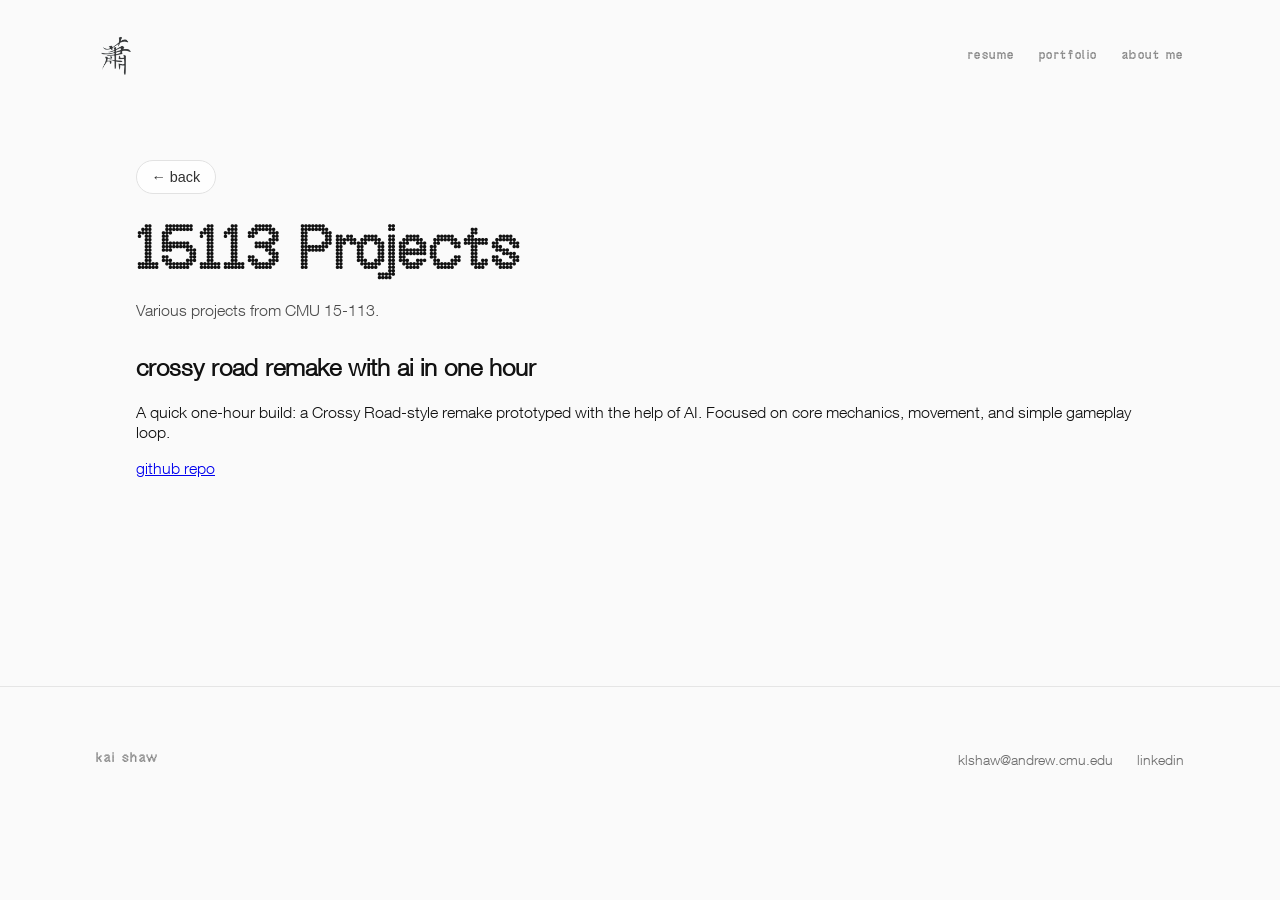
==== 15113.html @ f466c47a "added github link for crossyroad" ====
<!DOCTYPE html>
<html lang="en">
<head>
  <meta charset="UTF-8" />
  <meta name="viewport" content="width=device-width, initial-scale=1.0" />
  <title>15113 Projects — Kai Shaw</title>
  <link rel="stylesheet" href="styles.css" />
  <link rel="icon" type="image/png" href="images/favicon.png">
</head>
<body>

  <!-- NAV (same as index) -->
  <nav class="top-nav">
    <div class="nav-left">
      <a href="index.html">
        <img src="images/logo.png" alt="Kai Shaw logo" class="nav-logo">
      </a>
    </div>

    <div class="nav-right">
      <a href="https://drive.google.com/file/d/1DO_gLftRfmkMQYUR49CrdU0KrRCdGwJn/view?usp=sharing" target="_blank" rel="noopener noreferrer">resume</a>
      <a href="https://drive.google.com/file/d/1A0pXKZa7BcgR3VO7WdkrsALMocVr-Z8c/view?usp=sharing" target="_blank" rel="noopener noreferrer">portfolio</a>
      <a href="about me.html" target="_blank" rel="noopener noreferrer">about me</a>
    </div>
  </nav>

  <!-- PAGE CONTENT -->
  <main class="project-page">
    <header class="project-page-top">
      <button class="back-btn" type="button">← back</button>
      <h1 class="project-title">15113 Projects</h1>
      <p class="project-subtitle">Various projects from CMU 15-113.</p>
    </header>

    <!-- NEW SECTION: Crossy Road -->
    <section class="project-content">
      <h2>crossy road remake with ai in one hour</h2>

      <p>
        A quick one-hour build: a Crossy Road-style remake prototyped with the help of AI.
        Focused on core mechanics, movement, and simple gameplay loop.
      </p>

      <p>
        <a
          class="project-link-inline"
          href="https://github.com/kaibeii/crossyroad15113"
          target="_blank"
          rel="noopener noreferrer"
        >
          github repo
        </a>
      </p>
    </section>
  </main>

  <!-- FOOTER -->
  <footer class="site-footer">
    <div class="footer-inner">
      <p class="footer-name">kai shaw</p>

      <div class="footer-links">
        <a href="mailto:klshaw@andrew.cmu.edu">klshaw@andrew.cmu.edu</a>
        <a href="https://www.linkedin.com/in/kai-shaw000" target="_blank" rel="noopener noreferrer">
          linkedin
        </a>
      </div>
    </div>
  </footer>

  <script>
    // Back button: go back if possible, otherwise go home
    document.querySelector(".back-btn")?.addEventListener("click", () => {
      if (window.history.length > 1) window.history.back();
      else window.location.href = "index.html";
    });
  </script>

</body>
</html>
---- styles.css ----
/*Used AI to generate CSS alongside the index.html, edited based on sizing, and timing for animations, added own fonts*/
@font-face {
  font-family: "OffBit DotBold";
  src: url("fonts/OffBit-DotBold.ttf") format("truetype");
  font-weight: 700;
  font-style: normal;
  font-display: swap;
}

@font-face {
  font-family: "Helvetica Neue LT";
  src: url("fonts/HelveticaNeue LT 45 Light Regular.ttf") format("truetype");
  font-weight: 300;
  font-style: normal;
  font-display: swap;
}

/* GLOBAL */
* {
  box-sizing: border-box;
}

body {
  margin: 0;
  background: #fafafa;
  color: #111;
  font-family: "Helvetica Neue LT", -apple-system, BlinkMacSystemFont, sans-serif;
  font-weight: 300;
}

/* NAV */
.top-nav {
  position: absolute;
  top: 2rem;
  left: 6rem;
  right: 6rem;
  display: flex;
  justify-content: space-between;
  align-items: center;
  z-index: 10;
}

.nav-logo {
  height: 48px; /* adjust as needed */
  width: auto;
  display: block;
}

.nav-right {
  display: flex;
  gap: 1.5rem;
}

.nav-right a {
  font-family: "OffBit DotBold", monospace;
  font-size: 0.8rem;
  letter-spacing: 0.12em;
  text-transform: lowercase;
  color: #111;
  text-decoration: none;
  opacity: 0.6;
  transition: opacity 150ms ease;
}

.nav-right a:hover {
  opacity: 1;
  text-decoration: underline;
}


/* HERO */
.hero {
  min-height: 100vh;
  padding: 0 6rem;
  display: flex;
  flex-direction: column;
  justify-content: center;
  align-items: center;
  text-align: center;
}



.hero-box {
  background: #0f0f0f;
  color: white;
  padding: 2.25rem 4.5rem;
  border-radius: 999px;
  min-width: clamp(320px, 60vw, 900px);
}

.hero-box h1 {
  font-family: "OffBit DotBold", monospace;
  font-size: clamp(3.5rem, 9vw, 7.5rem);

  line-height: 0.95;
  margin: 0;
  letter-spacing: -0.015em;
}

.hero-box p {
  margin-top: 1rem;
  font-size: 1.1rem;
  opacity: 0.85;
}


.hero-about {
  margin-top: 2rem;
  width: 100%;                 /* take full row */
  display: flex;               /* center the paragraph block */
  justify-content: center;
  text-align: center;          /* center inline text too */
}

.hero-about p {
  margin: 0;
  max-width: 640px;            /* readable line length */
  width: 100%;                 /* ensures it truly centers inside flex */
  text-align: center;          /* belt + suspenders */
  font-size: 1.05rem;
  line-height: 1.6;
  opacity: 0.85;
}

/* PROJECTS HEADER */
.projects-header {
  padding-left: 6rem;
  padding-right: 6rem;
  padding-top: 1.25rem;
  padding-bottom: 0.75rem;
}

.projects-header h2 {
  margin: 0;
  font-family: "OffBit DotBold", monospace;
  font-size: 2.5rem;
  letter-spacing: 0.05em;
  opacity: 0.8;
  text-align: left;
}

/* FILTERS */
.filters {
  padding-left: 6rem;
  padding-right: 6rem;
  padding-top: 0.25rem;
  padding-bottom: 1rem;
  margin: 0;
  display: flex;
  gap: 0.75rem;
  flex-wrap: wrap;
}

.filter-btn {
  border: 1px solid #ccc;
  background: transparent;
  padding: 0.4rem 0.8rem;
  border-radius: 999px;
  cursor: pointer;
  font-size: 0.85rem;
  font-family: "Helvetica Neue LT", -apple-system, BlinkMacSystemFont, sans-serif;
  font-weight: 300;
  letter-spacing: 0.01em; /* subtle, optional */
}

.filter-btn.active,
.filter-btn:hover {
  background: #111;
  color: #fff;
  border-color: #111;
}

/* PROJECT GRID */
.projects {
  padding: 2rem 6rem 6rem;
  display: grid;
  grid-template-columns: repeat(auto-fill, minmax(450px, 1fr));
  gap: 1.5rem;
}

/* CARD */
.project-card {
  background: #fff;
  padding: 1.5rem;
  border-radius: 16px;
  border: 1px solid #eee;
  transition: opacity 220ms ease, transform 220ms ease;
  opacity: 1;
  transform: translateY(0) scale(1);
}

.project-card h3 {
  margin: 0 0 0.5rem;
}

.project-card p {
  margin: 0;
  font-size: 0.95rem;
  opacity: 0.8;
}

/* SQUARE COVER + B&W FILTER ON DEFAULT */
.cover {
  width: 100%;
  aspect-ratio: 1 / 1;
  border-radius: 12px;
  overflow: hidden;
  margin-bottom: 1rem;
  background: #f0f0f0;
}

.cover img {
  width: 100%;
  height: 100%;
  object-fit: cover;
  display: block;
  filter: grayscale(60%) saturate(40%) contrast(90%) brightness(95%);
  transition: filter 300ms ease;
}

.project-card:hover .cover img {
  filter: grayscale(0%) saturate(100%) contrast(100%) brightness(100%);
}

.project-link {
  text-decoration: none;
  color: inherit;
  display: block;
}


/* TAG PILLS IN CARD */
.tags {
  margin-top: 1rem;
  display: flex;
  gap: 0.4rem;
  flex-wrap: wrap;
}

.tags span {
  font-size: 0.7rem;
  background: #f0f0f0;
  padding: 0.2rem 0.5rem;
  border-radius: 999px;
}

/* FILTER ANIMATION STATES (for your crossfade JS) */
.projects .hidden { 
  display: none !important; 
}

.project-card.is-hiding {
  opacity: 0;
  transform: translateY(6px) scale(0.99);
  pointer-events: none;
}

.project-card.is-showing {
  opacity: 0;
  transform: translateY(6px) scale(0.99);
}

.project-card.hidden {
  display: none;
}
/* uniform grid fade each time you filter */
.projects.is-filtering {
  opacity: 0;
  transform: translateY(8px);
  transition: opacity 220ms ease, transform 220ms ease;
}

.projects {
  transition: opacity 220ms ease, transform 220ms ease;
}


/* RESPONSIVE HERO STACK */
@media (max-width: 900px) {
  .top-nav {
    left: 1.5rem;
    right: 1.5rem;
  }

  .hero {
    padding: 0 1.5rem;
  }

  .hero-inner {
    grid-template-columns: 1fr;
    gap: 2rem;
    justify-items: center;
    text-align: center;
  }

  .hero-box {
    min-width: unset;
    padding: 2rem 2.25rem;
  }

  .hero-about {
    max-width: 650px;
  }

  .about-header,
  .about-content,
  .projects-header,
  .filters,
  .projects {
    padding-left: 1.5rem;
    padding-right: 1.5rem;
  }
}

/* --- Page reveal animations --- */
.reveal {
  opacity: 0;
  transform: translateY(12px);
}

.reveal.is-visible {
  animation: fadeUp 700ms ease forwards;
}

@keyframes fadeUp {
  to {
    opacity: 1;
    transform: translateY(0);
  }
}

/* Optional: slightly snappier for the pill */
.hero-box.reveal.is-visible {
  animation-duration: 800ms;
}

/* Optional: stagger cards when projects grid appears */
.projects.reveal.is-visible .project-card {
  opacity: 0;
  transform: translateY(10px);
  animation: fadeUp 600ms ease forwards;
}

/* stagger children cards */
.projects.reveal.is-visible .project-card:nth-child(1) { animation-delay: 80ms; }
.projects.reveal.is-visible .project-card:nth-child(2) { animation-delay: 140ms; }
.projects.reveal.is-visible .project-card:nth-child(3) { animation-delay: 200ms; }
.projects.reveal.is-visible .project-card:nth-child(4) { animation-delay: 260ms; }
.projects.reveal.is-visible .project-card:nth-child(5) { animation-delay: 320ms; }
.projects.reveal.is-visible .project-card:nth-child(6) { animation-delay: 380ms; }
.projects.reveal.is-visible .project-card:nth-child(7) { animation-delay: 440ms; }
.projects.reveal.is-visible .project-card:nth-child(8) { animation-delay: 500ms; }

/* Respect reduced motion */
@media (prefers-reduced-motion: reduce) {
  .reveal,
  .reveal.is-visible,
  .projects.reveal.is-visible .project-card {
    opacity: 1 !important;
    transform: none !important;
    animation: none !important;
  }
}

/* FOOTER */
.site-footer {
  padding: 4rem 6rem 3rem;
  border-top: 1px solid #e5e5e5;
  margin-top: 6rem;
}

.footer-inner {
  display: flex;
  justify-content: space-between;
  align-items: center;
  flex-wrap: wrap;
  gap: 1rem;
}

.footer-name {
  font-family: "OffBit DotBold", monospace;
  font-size: 0.85rem;
  letter-spacing: 0.12em;
  text-transform: lowercase;
  opacity: 0.6;
  margin: 0;
}

.footer-links {
  display: flex;
  gap: 1.5rem;
}

.footer-links a {
  font-size: 0.85rem;
  text-decoration: none;
  color: #111;
  opacity: 0.6;
  transition: opacity 150ms ease;
}

.footer-links a:hover {
  opacity: 1;
}


/* ABOUT PAGE */
.about-page {
  padding: 10rem 6rem 6rem;
}

.about-hero {
  display: grid;
  grid-template-columns: 320px 1fr;
  gap: 4rem;
  align-items: start;
  max-width: 1100px;
}

.about-photo img {
  width: 100%;
  border-radius: 16px;
  display: block;
}

.about-text h1 {
  font-family: "OffBit DotBold", monospace;
  font-size: 2.5rem;
  letter-spacing: 0.06em;
  margin: 0 0 1.5rem;
}

.about-text p {
  font-size: 1.05rem;
  line-height: 1.6;
  opacity: 0.85;
  margin-bottom: 1.25rem;
  max-width: 65ch;
}

.about-links {
  margin-top: 1.5rem;
  display: flex;
  gap: 1.25rem;
}

.about-links a {
  font-family: "OffBit DotBold", monospace;
  font-size: 0.8rem;
  letter-spacing: 0.12em;
  text-transform: lowercase;
  text-decoration: none;
  color: #111;
  opacity: 0.6;
  transition: opacity 150ms ease;
}

.about-links a:hover {
  opacity: 1;
}

/* MOBILE */
@media (max-width: 900px) {
  .about-page {
    padding: 8rem 1.5rem 4rem;
  }

  .about-hero {
    grid-template-columns: 1fr;
    gap: 2rem;
  }

  .about-photo {
    max-width: 280px;
  }
}


/* Add this to styles.css (project page embed layout) */
.project-page {
  padding: 10rem 6rem 6rem; /* space for nav */
  max-width: 1200px;
  margin: 0 auto;
}

.project-page-top {
  margin-bottom: 2rem;
}

.back-btn {
  border: 1px solid #ddd;
  background: white;
  border-radius: 999px;
  padding: 0.5rem 0.9rem;
  cursor: pointer;
  font-size: 0.9rem;
  opacity: 0.8;
}

.back-btn:hover {
  opacity: 1;
}

.project-title {
  font-family: "OffBit DotBold", monospace;
  font-size: clamp(2.2rem, 5vw, 4rem);
  margin: 1.5rem 0 0;
}

.project-subtitle {
  margin-top: 0.75rem;
  opacity: 0.75;
  max-width: 70ch;
}

.figma-embed iframe {
  border-radius: 16px;
  overflow: hidden;
}

/* Mobile */
@media (max-width: 900px) {
  .project-page {
    padding: 8rem 1.5rem 4rem;
  }

  .figma-embed iframe {
    height: 560px;
  }
}
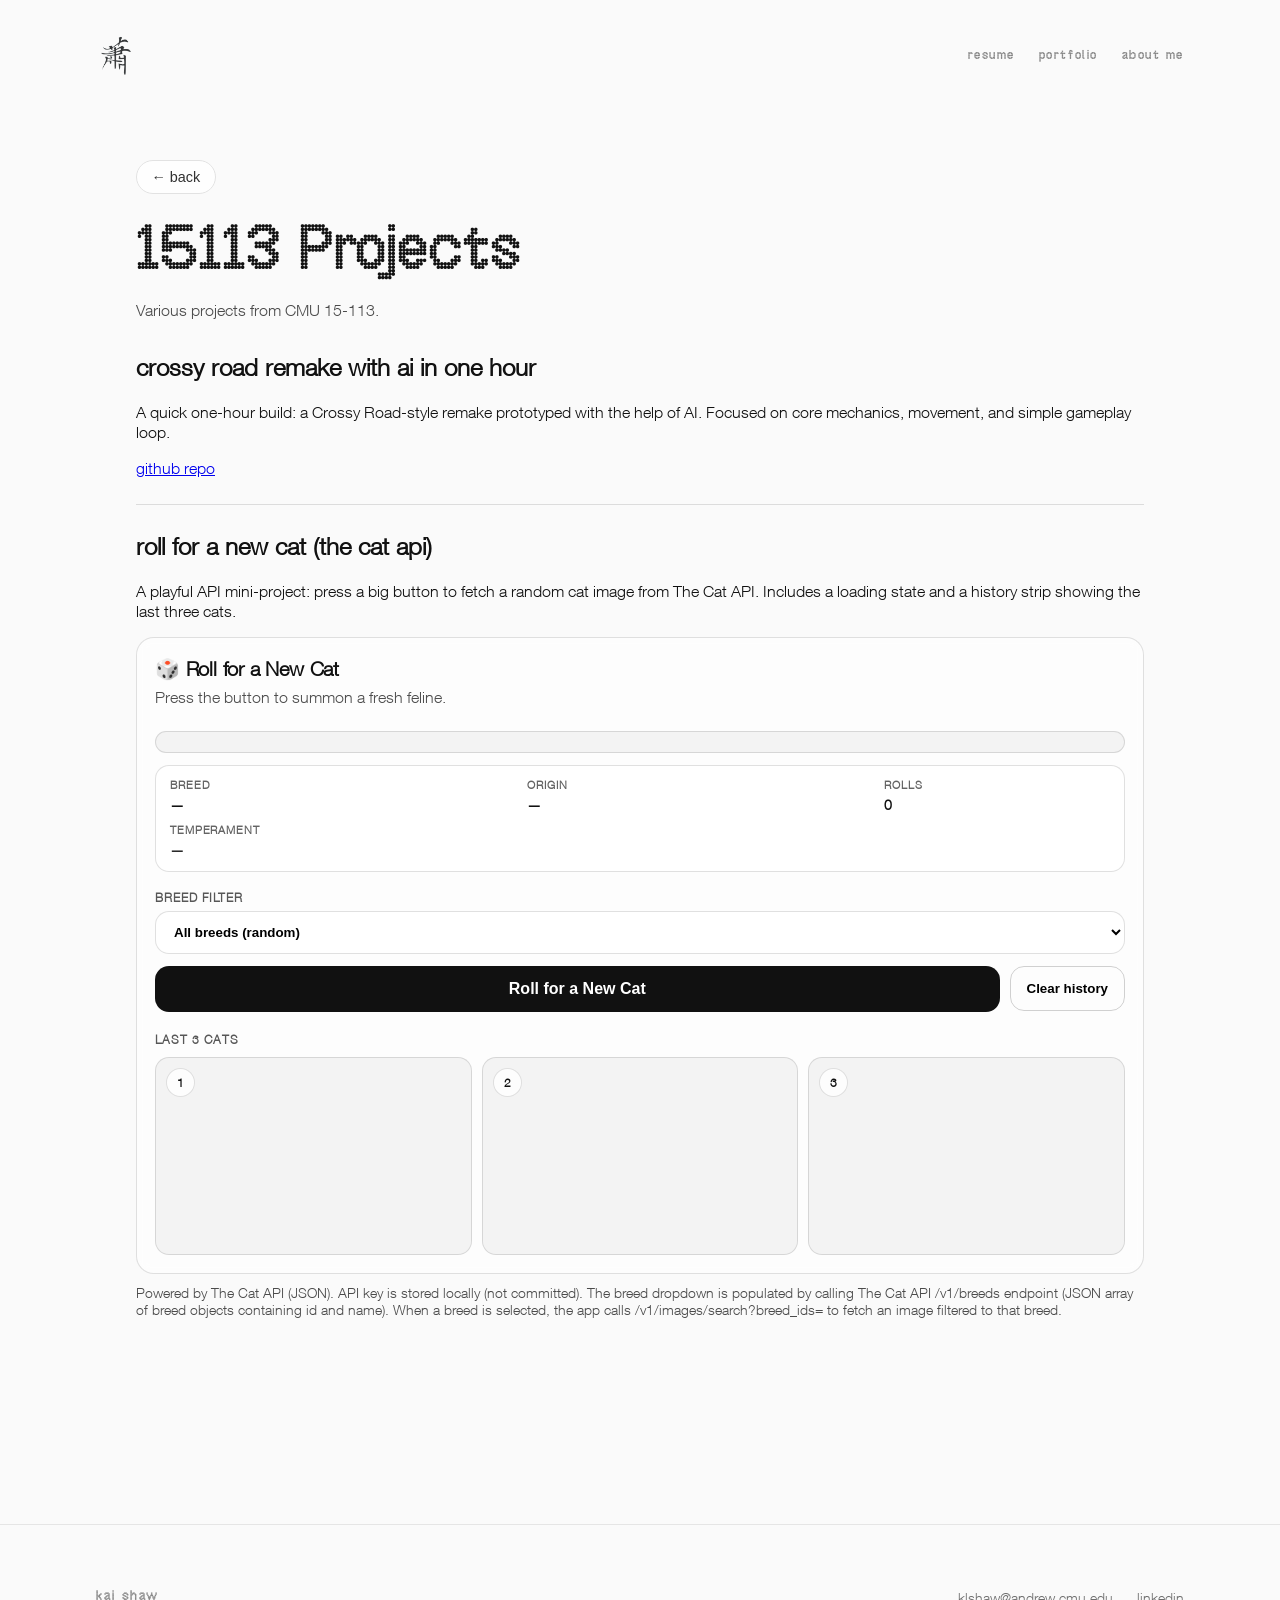
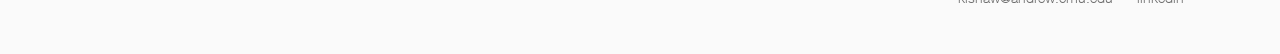
==== commit 767d29e9: "added cat feature" ====
--- a/15113.html
+++ b/15113.html
@@ -32,7 +32,7 @@
       <p class="project-subtitle">Various projects from CMU 15-113.</p>
     </header>
 
-    <!-- NEW SECTION: Crossy Road -->
+    <!-- SECTION: Crossy Road -->
     <section class="project-content">
       <h2>crossy road remake with ai in one hour</h2>
 
@@ -50,6 +50,87 @@
         >
           github repo
         </a>
+      </p>
+
+      <!-- NEW PROJECT: Cat Roller (API) -->
+      <div class="project-divider"></div>
+
+      <h2>roll for a new cat (the cat api)</h2>
+
+      <p>
+        A playful API mini-project: press a big button to fetch a random cat image from The Cat API.
+        Includes a loading state and a history strip showing the last three cats.
+      </p>
+
+      <section class="cat-card" aria-label="Cat roller card">
+        <header class="cat-card-header">
+          <h3>🎲 Roll for a New Cat</h3>
+          <p class="cat-sub">Press the button to summon a fresh feline.</p>
+        </header>
+
+        <div class="cat-viewer">
+          <div class="cat-image-frame" id="catImageFrame">
+            <img id="catImg" alt="A random cat will appear here." />
+            <div class="cat-overlay" id="catOverlay" aria-live="polite">
+              <div class="cat-spinner" aria-hidden="true"></div>
+              <span id="catLoadingText">Loading cat…</span>
+            </div>
+          </div>
+          
+          <!-- NEW: Stat card -->
+      <div class="cat-stats" aria-label="Cat stats">
+        <div class="cat-stats-row">
+          <div class="cat-stat">
+            <div class="cat-stat-label">Breed</div>
+            <div class="cat-stat-value" id="statBreed">—</div>
+          </div>
+
+          <div class="cat-stat">
+            <div class="cat-stat-label">Origin</div>
+            <div class="cat-stat-value" id="statOrigin">—</div>
+          </div>
+
+          <div class="cat-stat">
+            <div class="cat-stat-label">Rolls</div>
+            <div class="cat-stat-value" id="statRolls">0</div>
+          </div>
+        </div>
+
+        <div class="cat-stat">
+          <div class="cat-stat-label">Temperament</div>
+          <div class="cat-stat-value cat-stat-temper" id="statTemperament">—</div>
+        </div>
+      </div>
+
+      <!-- NEW: Confetti + message layer -->
+      <div class="cat-confetti-layer" id="catConfettiLayer" aria-hidden="true">
+        <div class="cat-zone-msg" id="catZoneMsg">you are deep in the cat zone buddy</div>
+      </div>
+            <div class="cat-controls">
+            <label class="cat-label" for="breedSelect">Breed filter</label>
+              <select id="breedSelect" class="cat-select">
+            <option value="">All breeds (random)</option>
+            </select>
+            </div>
+
+              <div class="cat-actions">
+                <button id="catRollBtn" class="cat-roll-btn" type="button">
+                  Roll for a New Cat
+                </button>
+                <button id="catResetBtn" class="cat-ghost-btn" type="button" title="Clear history">
+                  Clear history
+                </button>
+              </div>
+
+                <div class="cat-history" aria-label="Last 3 cats">
+                  <h4>Last 3 cats</h4>
+                  <div id="catHistoryStrip" class="cat-history-strip" role="list"></div>
+                </div>
+              </div>
+            </section>
+
+      <p class="cat-note">
+        Powered by The Cat API (JSON). API key is stored locally (not committed). The breed dropdown is populated by calling The Cat API /v1/breeds endpoint (JSON array of breed objects containing id and name). When a breed is selected, the app calls /v1/images/search?breed_ids=<id> to fetch an image filtered to that breed.
       </p>
     </section>
   </main>
@@ -76,5 +157,9 @@
     });
   </script>
 
+  <!-- The Cat API key config (DO NOT COMMIT config.js) -->
+  <script src="config.js"></script>
+  <script src="cat-roll.js"></script>
+
 </body>
-</html>
+</html>
--- a/styles.css
+++ b/styles.css
@@ -163,6 +163,7 @@
   font-family: "Helvetica Neue LT", -apple-system, BlinkMacSystemFont, sans-serif;
   font-weight: 300;
   letter-spacing: 0.01em; /* subtle, optional */
+  text-decoration:none;
 }
 
 .filter-btn.active,
@@ -176,7 +177,7 @@
 .projects {
   padding: 2rem 6rem 6rem;
   display: grid;
-  grid-template-columns: repeat(auto-fill, minmax(450px, 1fr));
+  grid-template-columns: repeat(auto-fill, minmax(360px, 1fr));
   gap: 1.5rem;
 }
 
@@ -409,11 +410,12 @@
 /* ABOUT PAGE */
 .about-page {
   padding: 10rem 6rem 6rem;
+  justify-content: center;
 }
 
 .about-hero {
   display: grid;
-  grid-template-columns: 320px 1fr;
+  grid-template-columns: 420px 1fr;
   gap: 4rem;
   align-items: start;
   max-width: 1100px;
@@ -483,6 +485,7 @@
   padding: 10rem 6rem 6rem; /* space for nav */
   max-width: 1200px;
   margin: 0 auto;
+  justify-content: center;
 }
 
 .project-page-top {
@@ -512,12 +515,13 @@
 .project-subtitle {
   margin-top: 0.75rem;
   opacity: 0.75;
-  max-width: 70ch;
+  max-width: 100%;
 }
 
 .figma-embed iframe {
   border-radius: 16px;
   overflow: hidden;
+  justify-content: center;
 }
 
 /* Mobile */
@@ -530,3 +534,325 @@
     height: 560px;
   }
 }
+
+
+/* CATROLL */
+
+/* -------------------------
+   Cat Roller (API Project)
+-------------------------- */
+
+.project-divider{
+  height: 1px;
+  width: 100%;
+  background: rgba(0,0,0,0.12);
+  margin: 26px 0;
+}
+
+.cat-card{
+  margin-top: 16px;
+  border: 1px solid rgba(0,0,0,0.12);
+  border-radius: 18px;
+  overflow: hidden;
+  background: rgba(255,255,255,0.65);
+  backdrop-filter: blur(6px);
+}
+
+.cat-card-header{
+  padding: 18px 18px 10px;
+}
+
+.cat-card-header h3{
+  margin: 0;
+  font-size: 20px;
+  letter-spacing: -0.01em;
+}
+
+.cat-sub{
+  margin: 6px 0 0;
+  opacity: 0.75;
+}
+
+.cat-viewer{
+  padding: 14px 18px 18px;
+  display: grid;
+  gap: 12px;
+}
+
+.cat-image-frame{
+  position: relative;
+  width: 100%;
+  border-radius: 14px;
+  overflow: hidden;
+  border: 1px solid rgba(0,0,0,0.12);
+  background: rgba(0,0,0,0.04);
+
+  /* NEW */
+  display: flex;
+  justify-content: center;
+}
+
+.cat-image-frame img{
+  width: 100%;
+  height: auto;              /* key change */
+  max-height: 520px;         /* prevents giant images */
+  object-fit: contain;       /* preserves original aspect ratio */
+  display: block;
+
+  opacity: 0;
+  transform: scale(1.01);
+  transition: opacity 240ms ease, transform 240ms ease;
+}
+
+.cat-image-frame img.is-visible{
+  opacity: 1;
+  transform: scale(1);
+}
+
+.cat-overlay{
+  position: absolute;
+  inset: 0;
+  display: grid;
+  place-items: center;
+  gap: 10px;
+  background: rgba(255,255,255,0.65);
+  backdrop-filter: blur(4px);
+  opacity: 0;
+  pointer-events: none;
+  transition: opacity 160ms ease;
+  font-weight: 700;
+}
+
+.cat-overlay.is-visible{
+  opacity: 1;
+}
+
+.cat-spinner{
+  width: 32px;
+  height: 32px;
+  border-radius: 999px;
+  border: 3px solid rgba(0,0,0,0.18);
+  border-top-color: rgba(0,0,0,0.65);
+  animation: catspin 0.9s linear infinite;
+}
+
+@keyframes catspin{
+  to{ transform: rotate(360deg); }
+}
+
+.cat-actions{
+  display: flex;
+  flex-wrap: wrap;
+  gap: 10px;
+  align-items: center;
+}
+
+.cat-roll-btn{
+  flex: 1;
+  min-width: 240px;
+  padding: 14px 16px;
+  border: none;
+  border-radius: 14px;
+  font-weight: 800;
+  font-size: 16px;
+  cursor: pointer;
+  background: #111;
+  color: #fff;
+  transition: transform 120ms ease, opacity 120ms ease;
+}
+
+.cat-roll-btn:hover{
+  transform: translateY(-1px);
+}
+
+.cat-roll-btn:disabled{
+  opacity: 0.55;
+  cursor: not-allowed;
+}
+
+.cat-ghost-btn{
+  padding: 14px 16px;
+  border-radius: 14px;
+  border: 1px solid rgba(0,0,0,0.18);
+  background: transparent;
+  cursor: pointer;
+  font-weight: 700;
+}
+
+.cat-history h4{
+  margin: 8px 0 10px;
+  font-size: 12px;
+  letter-spacing: 0.08em;
+  text-transform: uppercase;
+  opacity: 0.7;
+}
+
+.cat-history-strip{
+  display: grid;
+  grid-template-columns: repeat(3, 1fr);
+  gap: 10px;
+}
+
+.cat-thumb{
+  position: relative;
+  border: 1px solid rgba(0,0,0,0.12);
+  border-radius: 14px;
+  overflow: hidden;
+  background: rgba(0,0,0,0.04);
+  aspect-ratio: 16 / 10;
+  cursor: pointer;
+}
+
+.cat-thumb.cat-thumb-empty{
+  cursor: default;
+}
+
+.cat-thumb img{
+  width: 100%;
+  height: 100%;
+  object-fit: cover;
+  display: block;
+}
+
+.cat-badge{
+  position: absolute;
+  left: 10px;
+  top: 10px;
+  font-size: 12px;
+  font-weight: 800;
+  padding: 6px 10px;
+  border-radius: 999px;
+  background: rgba(255,255,255,0.8);
+  border: 1px solid rgba(0,0,0,0.12);
+}
+
+.cat-note{
+  margin-top: 10px;
+  font-size: 14px;
+  opacity: 0.75;
+}
+
+/* Breed filter controls */
+.cat-controls{
+  display: grid;
+  gap: 6px;
+  margin-top: 6px;
+}
+
+.cat-label{
+  font-size: 12px;
+  letter-spacing: 0.08em;
+  text-transform: uppercase;
+  opacity: 0.7;
+  font-weight: 800;
+}
+
+.cat-select{
+  width: 100%;
+  padding: 12px 14px;
+  border-radius: 14px;
+  border: 1px solid rgba(0,0,0,0.12);
+  background: rgba(255,255,255,0.85);
+  font-weight: 650;
+  outline: none;
+}
+
+.cat-select:disabled{
+  opacity: 0.7;
+}
+
+/* -------------------------
+   Cat Stat Card
+-------------------------- */
+.cat-stats{
+  border: 1px solid rgba(0,0,0,0.12);
+  border-radius: 14px;
+  padding: 12px 14px;
+  background: rgba(255,255,255,0.75);
+}
+
+.cat-stats-row{
+  display: grid;
+  grid-template-columns: 1fr 1fr 0.65fr;
+  gap: 10px;
+  margin-bottom: 10px;
+}
+
+.cat-stat{
+  display: grid;
+  gap: 4px;
+}
+
+.cat-stat-label{
+  font-size: 11px;
+  letter-spacing: 0.08em;
+  text-transform: uppercase;
+  opacity: 0.65;
+  font-weight: 800;
+}
+
+.cat-stat-value{
+  font-weight: 800;
+  font-size: 14px;
+  line-height: 1.25;
+}
+
+.cat-stat-temper{
+  font-weight: 650;
+  opacity: 0.9;
+}
+
+/* -------------------------
+   Confetti + Zone Message
+-------------------------- */
+.cat-card{
+  position: relative; /* needed for confetti overlay positioning */
+}
+
+.cat-confetti-layer{
+  position: absolute;
+  inset: 0;
+  pointer-events: none;
+  overflow: hidden;
+  opacity: 0;
+  transition: opacity 180ms ease;
+}
+
+.cat-confetti-layer.is-on{
+  opacity: 1;
+}
+
+.cat-zone-msg{
+  position: absolute;
+  left: 50%;
+  top: 18px;
+  transform: translateX(-50%);
+  padding: 10px 14px;
+  border-radius: 999px;
+  background: rgba(17,17,17,0.92);
+  color: white;
+  font-weight: 900;
+  font-size: 14px;
+  letter-spacing: 0.01em;
+  box-shadow: 0 14px 30px rgba(0,0,0,0.22);
+}
+
+/* Confetti bits */
+.cat-confetti{
+  position: absolute;
+  width: 10px;
+  height: 14px;
+  border-radius: 3px;
+  opacity: 0.95;
+  animation: catConfettiFall 950ms linear forwards;
+}
+
+@keyframes catConfettiFall{
+  from{
+    transform: translateY(-20px) rotate(0deg);
+  }
+  to{
+    transform: translateY(720px) rotate(540deg);
+    opacity: 0;
+  }
+}
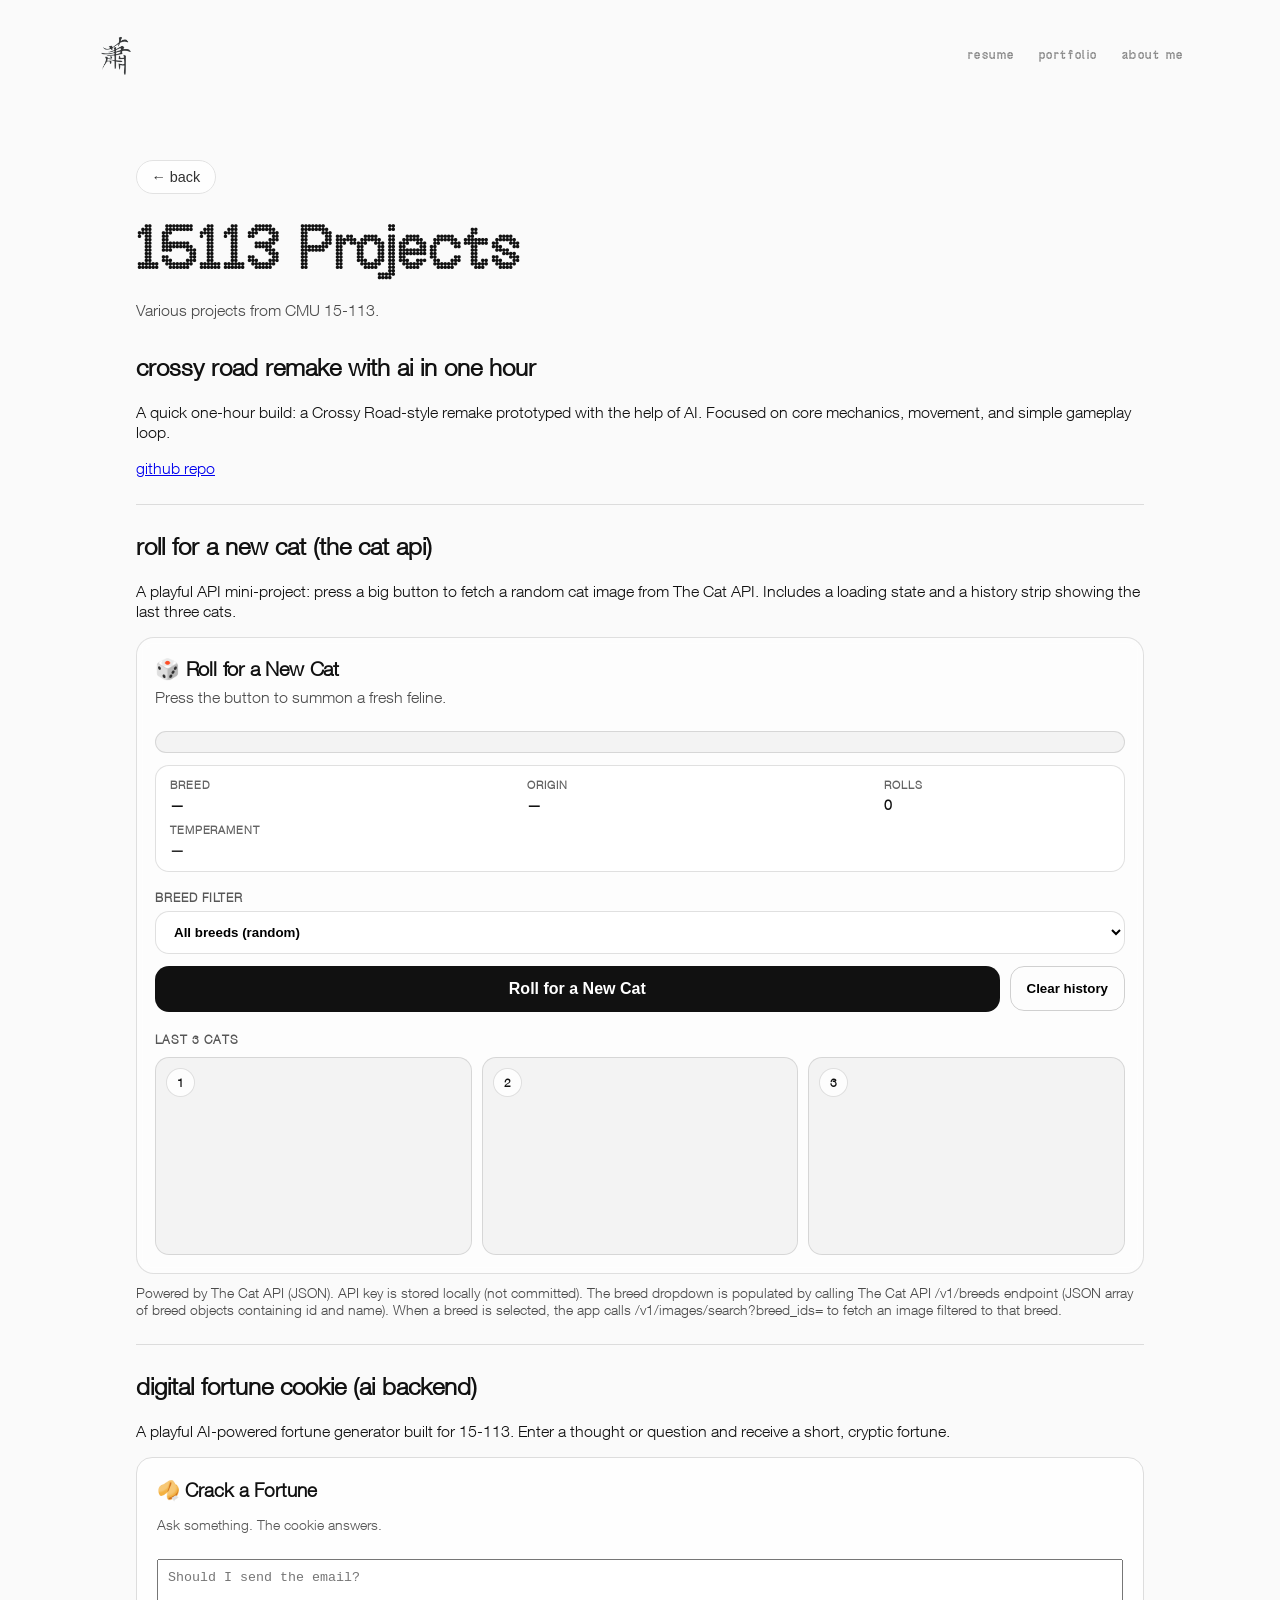
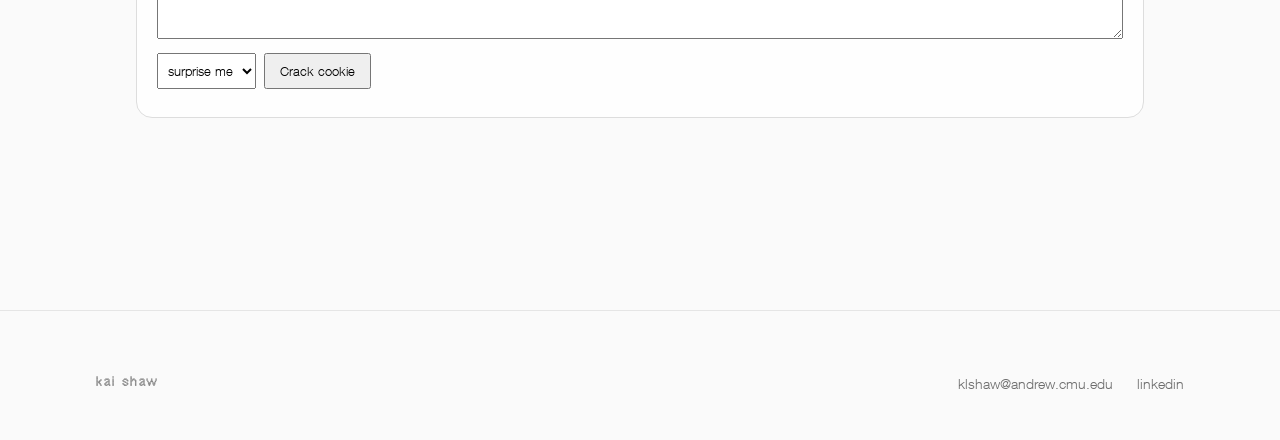
==== commit c1fe03bb: "added fortune cookie on 15113 project page" ====
--- a/15113.html
+++ b/15113.html
@@ -132,6 +132,59 @@
       <p class="cat-note">
         Powered by The Cat API (JSON). API key is stored locally (not committed). The breed dropdown is populated by calling The Cat API /v1/breeds endpoint (JSON array of breed objects containing id and name). When a breed is selected, the app calls /v1/images/search?breed_ids=<id> to fetch an image filtered to that breed.
       </p>
+
+      <!-- NEW PROJECT: Digital Fortune Cookie -->
+<div class="project-divider"></div>
+
+<h2>digital fortune cookie (ai backend)</h2>
+
+<p>
+  A playful AI-powered fortune generator built for 15-113.
+  Enter a thought or question and receive a short, cryptic fortune.
+</p>
+
+<section class="fortune-card" aria-label="Digital fortune cookie">
+  <header class="fortune-card-header">
+    <h3>🥠 Crack a Fortune</h3>
+    <p class="fortune-sub">Ask something. The cookie answers.</p>
+  </header>
+
+  <div class="fortune-body">
+    <textarea
+      id="fortuneInput"
+      class="fortune-input"
+      placeholder="Should I send the email?"
+      maxlength="400"
+    ></textarea>
+
+    <div class="fortune-controls">
+      <select id="fortuneMood" class="fortune-select">
+        <option value="">surprise me</option>
+        <option value="hopeful">hopeful</option>
+        <option value="cryptic">cryptic</option>
+        <option value="playful">playful</option>
+        <option value="grounding">grounding</option>
+        <option value="bold">bold</option>
+      </select>
+
+      <button id="fortuneBtn" class="fortune-btn" type="button">
+        Crack cookie
+      </button>
+    </div>
+
+    <div id="fortuneError" class="fortune-error" aria-live="polite"></div>
+
+    <div id="fortuneResult" class="fortune-result" hidden>
+      <p class="fortune-text" id="fortuneText"></p>
+      <p class="fortune-suggestion" id="fortuneSuggestion"></p>
+ <div class="fortune-meta">
+  <span id="fortuneMetaLeft"></span>
+  <span id="fortuneIcon" class="fortune-icon" aria-hidden="true"></span>
+  <span id="fortuneMetaRight"></span>
+</div>
+    </div>
+  </div>
+</section>
     </section>
   </main>
 
@@ -160,6 +213,7 @@
   <!-- The Cat API key config (DO NOT COMMIT config.js) -->
   <script src="config.js"></script>
   <script src="cat-roll.js"></script>
+  <script src="fortunecookie.js"></script>
 
 </body>
 </html>
--- a/styles.css
+++ b/styles.css
@@ -855,4 +855,116 @@
     transform: translateY(720px) rotate(540deg);
     opacity: 0;
   }
+}
+
+/* ===============================
+   Fortune Cookie Card (Base)
+   =============================== */
+
+.fortune-card {
+  border: 1px solid #ddd;
+  border-radius: 16px;
+  padding: 20px;
+  margin-top: 16px;
+  background: #fefefe;
+}
+
+.fortune-card-header h3 {
+  margin: 0 0 4px;
+}
+
+.fortune-sub {
+  opacity: 0.7;
+  font-size: 14px;
+}
+
+/* ===============================
+   Inputs & Controls
+   =============================== */
+
+.fortune-input {
+  width: 100%;
+  min-height: 80px;
+  margin-top: 12px;
+  padding: 10px;
+  resize: vertical;
+}
+
+.fortune-controls {
+  display: flex;
+  gap: 8px;
+  margin-top: 10px;
+}
+
+.fortune-select {
+  padding: 6px;
+  font-family: Helvetica Neue LT, sans-serif;
+}
+
+.fortune-btn {
+  padding: 8px 14px;
+  cursor: pointer;
+  font-family: Helvetica Neue LT, sans-serif;
+}
+
+.fortune-error {
+  color: #b00020;
+  margin-top: 8px;
+}
+
+/* ===============================
+   Fortune Result (Emphasized)
+   =============================== */
+
+.fortune-result {
+  margin-top: 18px;
+  padding: 20px 22px;
+  border-radius: 16px;
+  background: #fafafa;
+  border: 1px solid #e6e6e6;
+  animation: fortunePop 180ms ease-out;
+}
+
+.fortune-text {
+  font-size: 20px;
+  line-height: 1.45;
+  font-weight: 500;
+  text-align: center;
+  margin: 0 0 14px;
+  font-family: "OffBit DotBold", monospace;
+}
+
+.fortune-suggestion {
+  font-size: 15px;
+  text-align: center;
+  opacity: 0.75;
+  margin-bottom: 12px;
+}
+
+.fortune-meta {
+  display: flex;
+  justify-content: center;
+  align-items: center;
+  gap: 8px;
+  font-size: 14px;
+  opacity: 0.6;
+}
+
+.fortune-icon {
+  font-size: 26px;
+}
+
+/* ===============================
+   Animations
+   =============================== */
+
+@keyframes fortunePop {
+  from {
+    opacity: 0;
+    transform: translateY(6px) scale(0.98);
+  }
+  to {
+    opacity: 1;
+    transform: translateY(0) scale(1);
+  }
 }
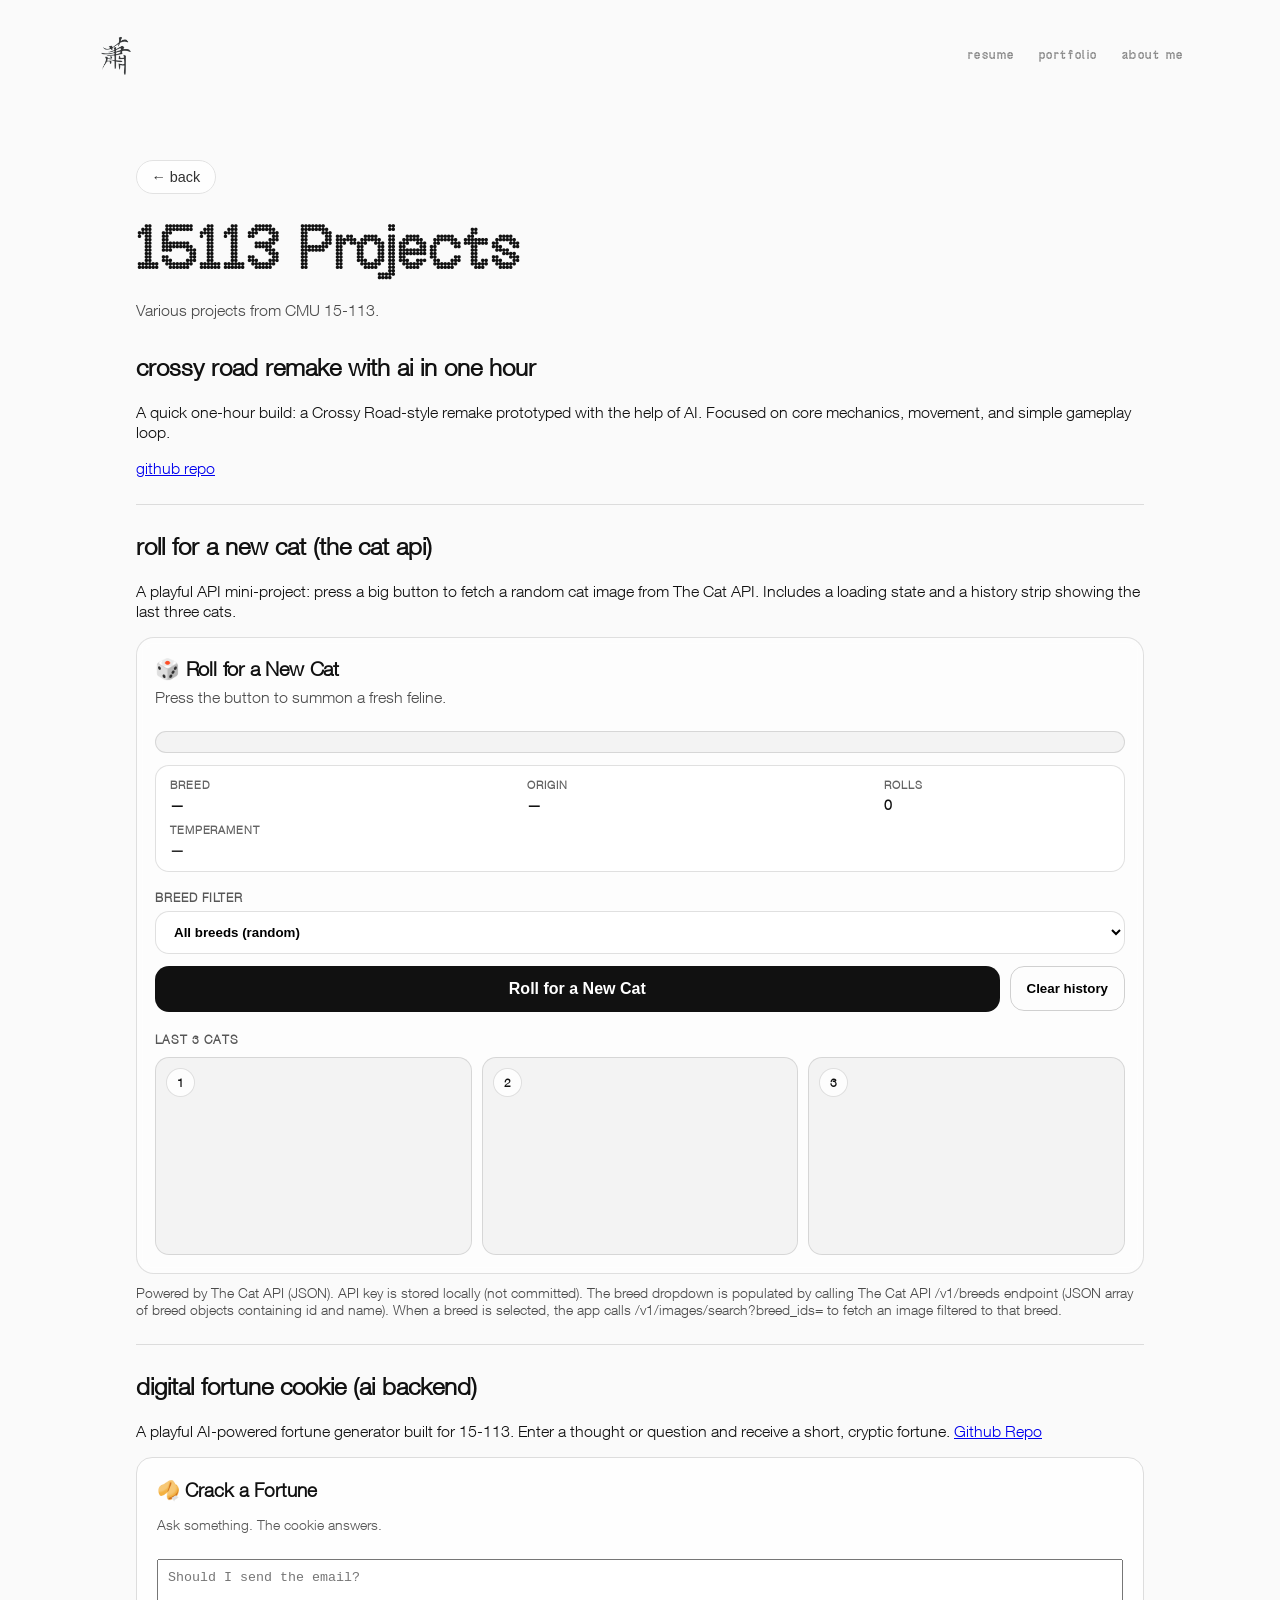
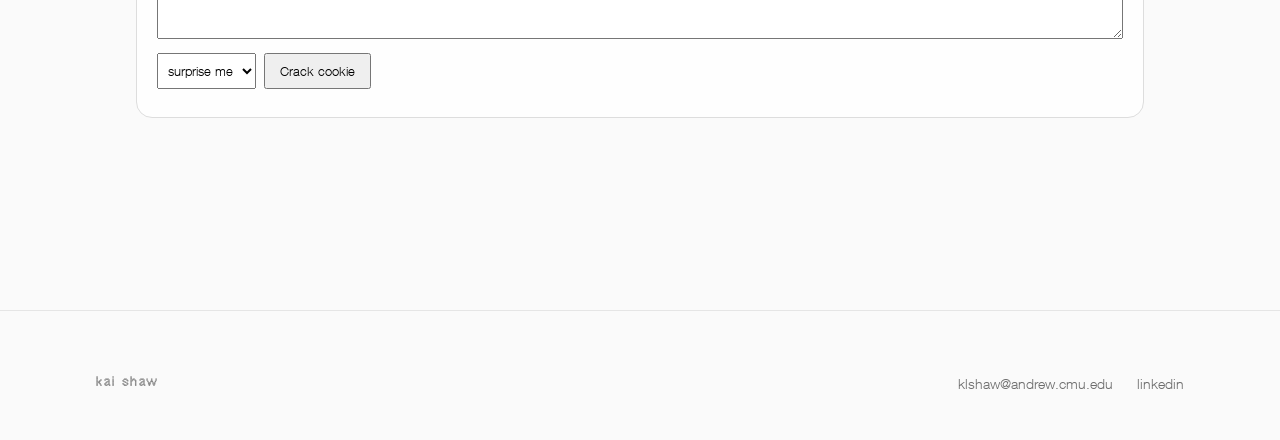
==== commit e90a8d0d: "link to github repo" ====
--- a/15113.html
+++ b/15113.html
@@ -141,6 +141,7 @@
 <p>
   A playful AI-powered fortune generator built for 15-113.
   Enter a thought or question and receive a short, cryptic fortune.
+  <a href="https://github.com/kaibeii/fortunecookie-backend" target="_blank" rel="noopener noreferrer">Github Repo </a>
 </p>
 
 <section class="fortune-card" aria-label="Digital fortune cookie">
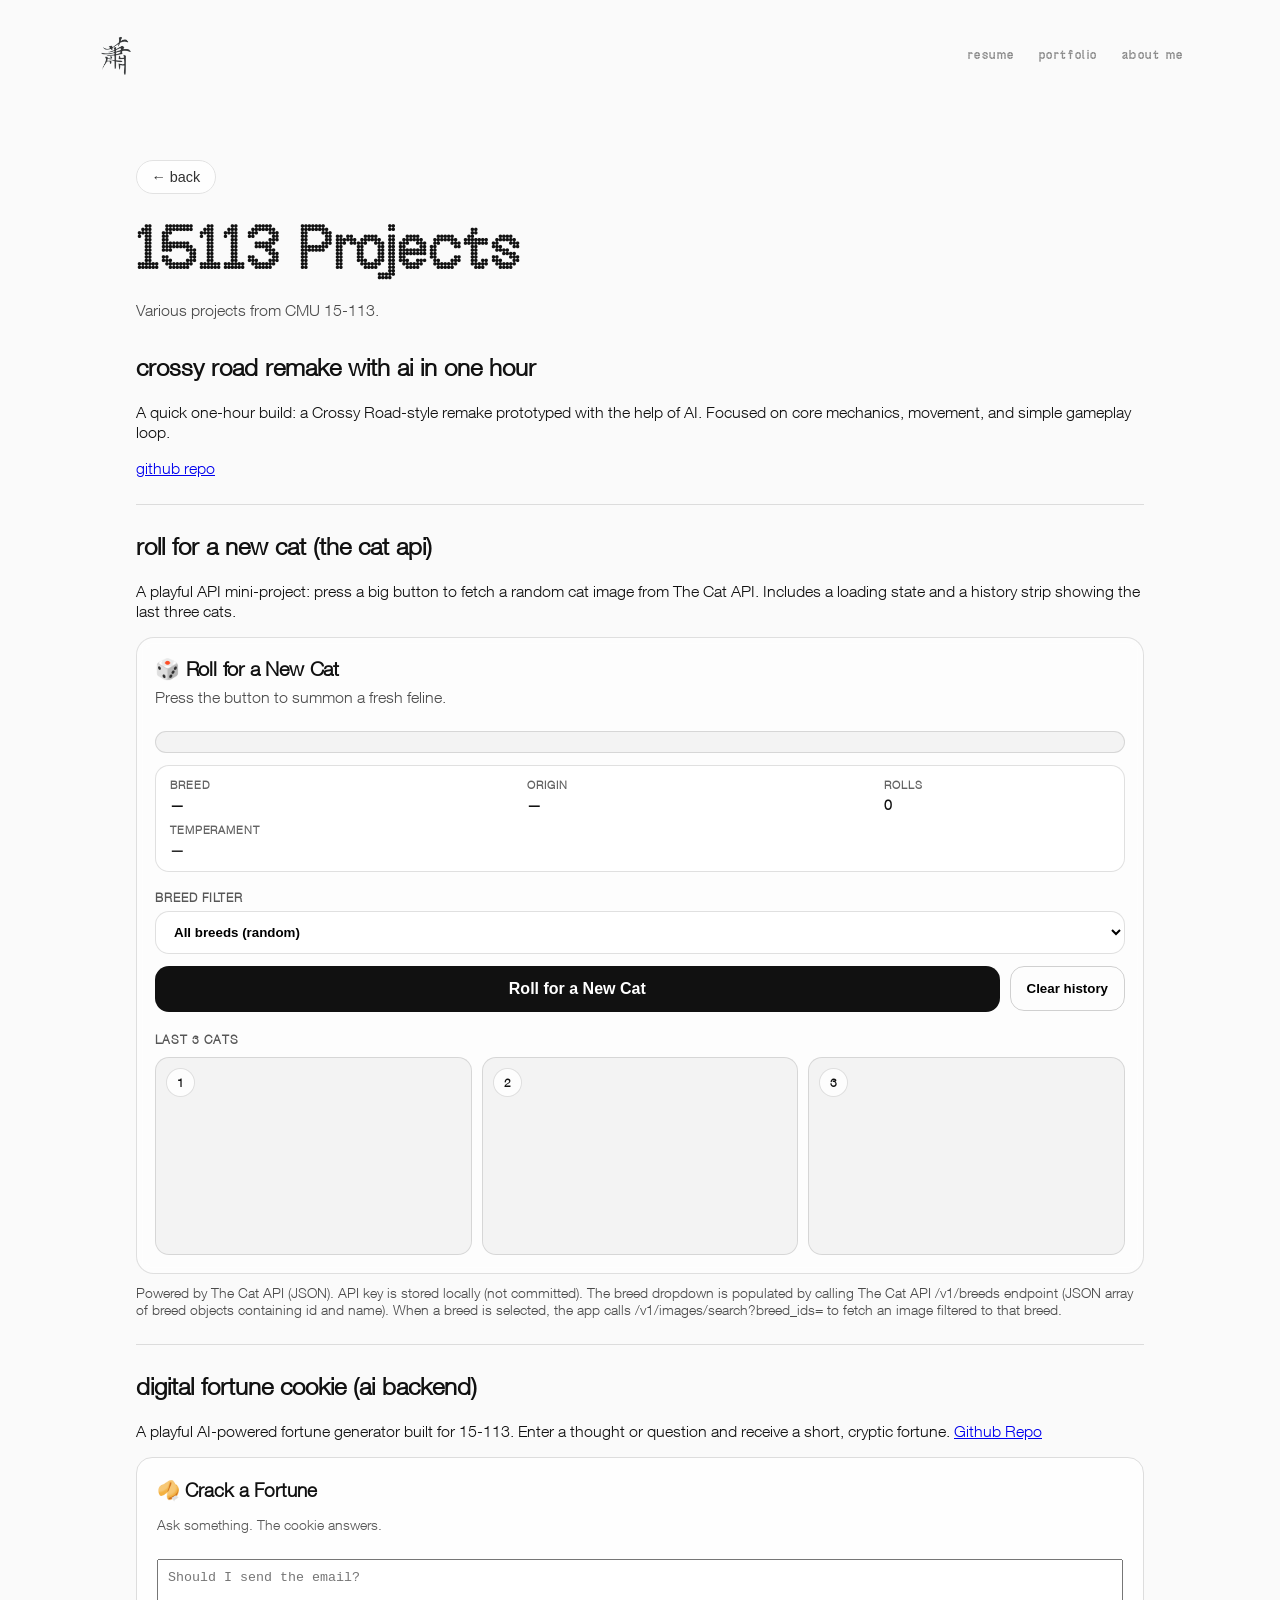
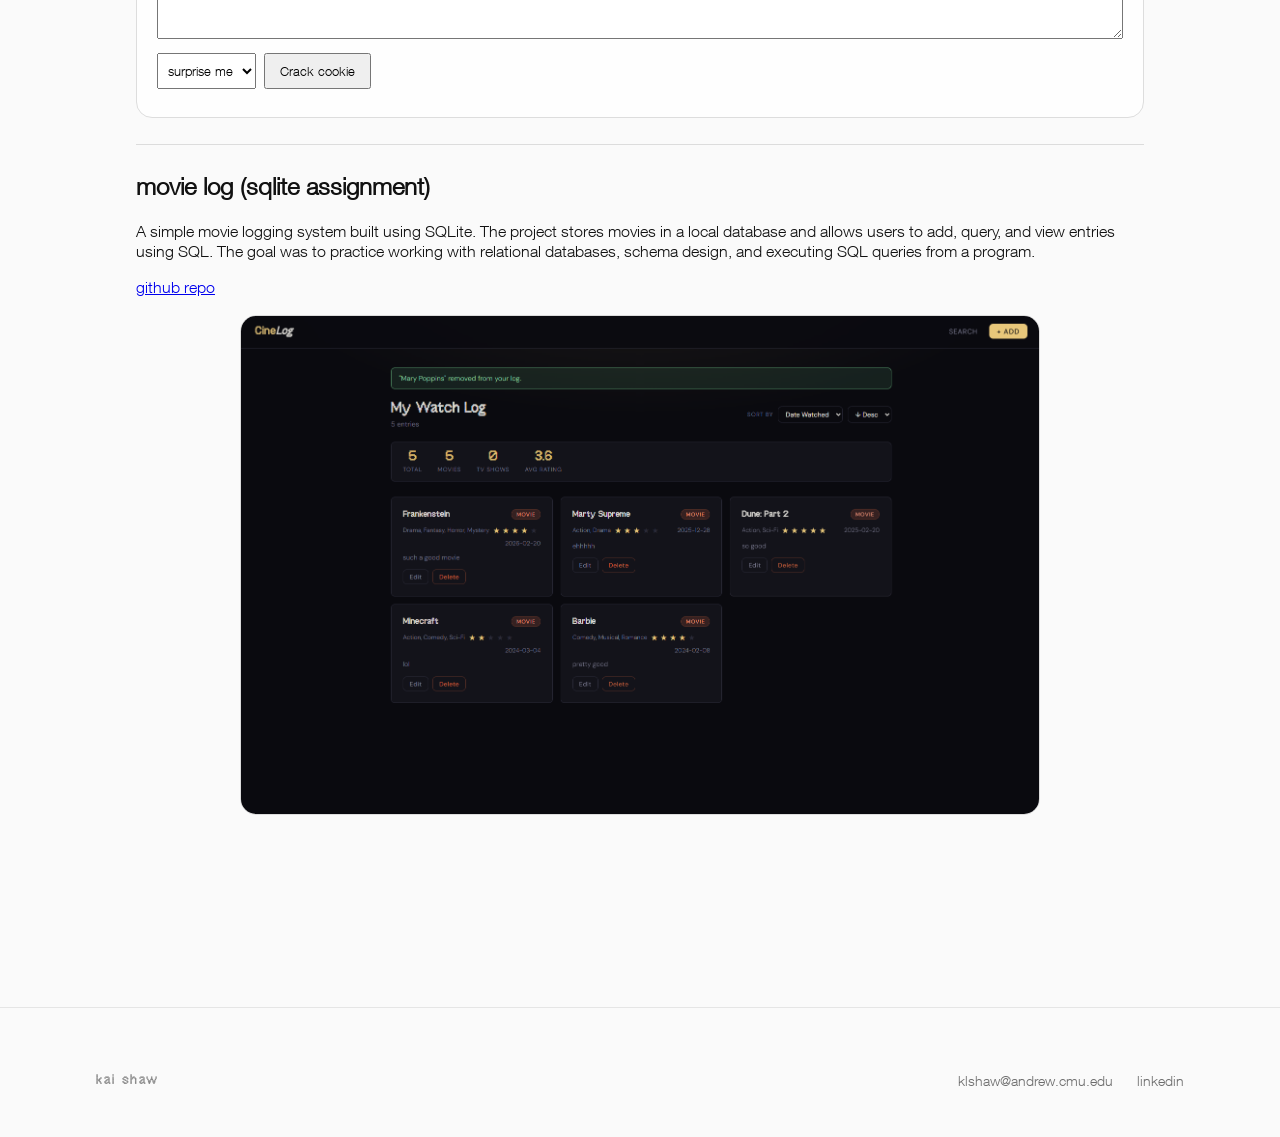
==== commit 6cae64ae: "new section for sql assignment" ====
--- a/15113.html
+++ b/15113.html
@@ -185,7 +185,36 @@
 </div>
     </div>
   </div>
+
+  
 </section>
+<!-- NEW PROJECT: Movie Log (SQLite) -->
+<div class="project-divider"></div>
+
+<h2>movie log (sqlite assignment)</h2>
+
+<p>
+  A simple movie logging system built using SQLite. The project stores movies in a
+  local database and allows users to add, query, and view entries using SQL.
+  The goal was to practice working with relational databases, schema design,
+  and executing SQL queries from a program.
+</p>
+
+<p>
+  <a
+    class="project-link-inline"
+    href="https://github.com/kaibeii/movietv_log"
+    target="_blank"
+    rel="noopener noreferrer"
+  >
+    github repo
+  </a>
+</p>
+<img
+  src="images/cinelog.png"
+  alt="Movie log SQLite project interface"
+  class="project-image"
+/>
     </section>
   </main>
 
--- a/styles.css
+++ b/styles.css
@@ -967,4 +967,13 @@
     opacity: 1;
     transform: translateY(0) scale(1);
   }
+}
+
+.project-image {
+  width: 100%;
+  max-width: 800px;
+  display: block;
+  margin: 18px auto 0;
+  border-radius: 16px;
+  border: 1px solid rgba(0,0,0,0.12);
 }
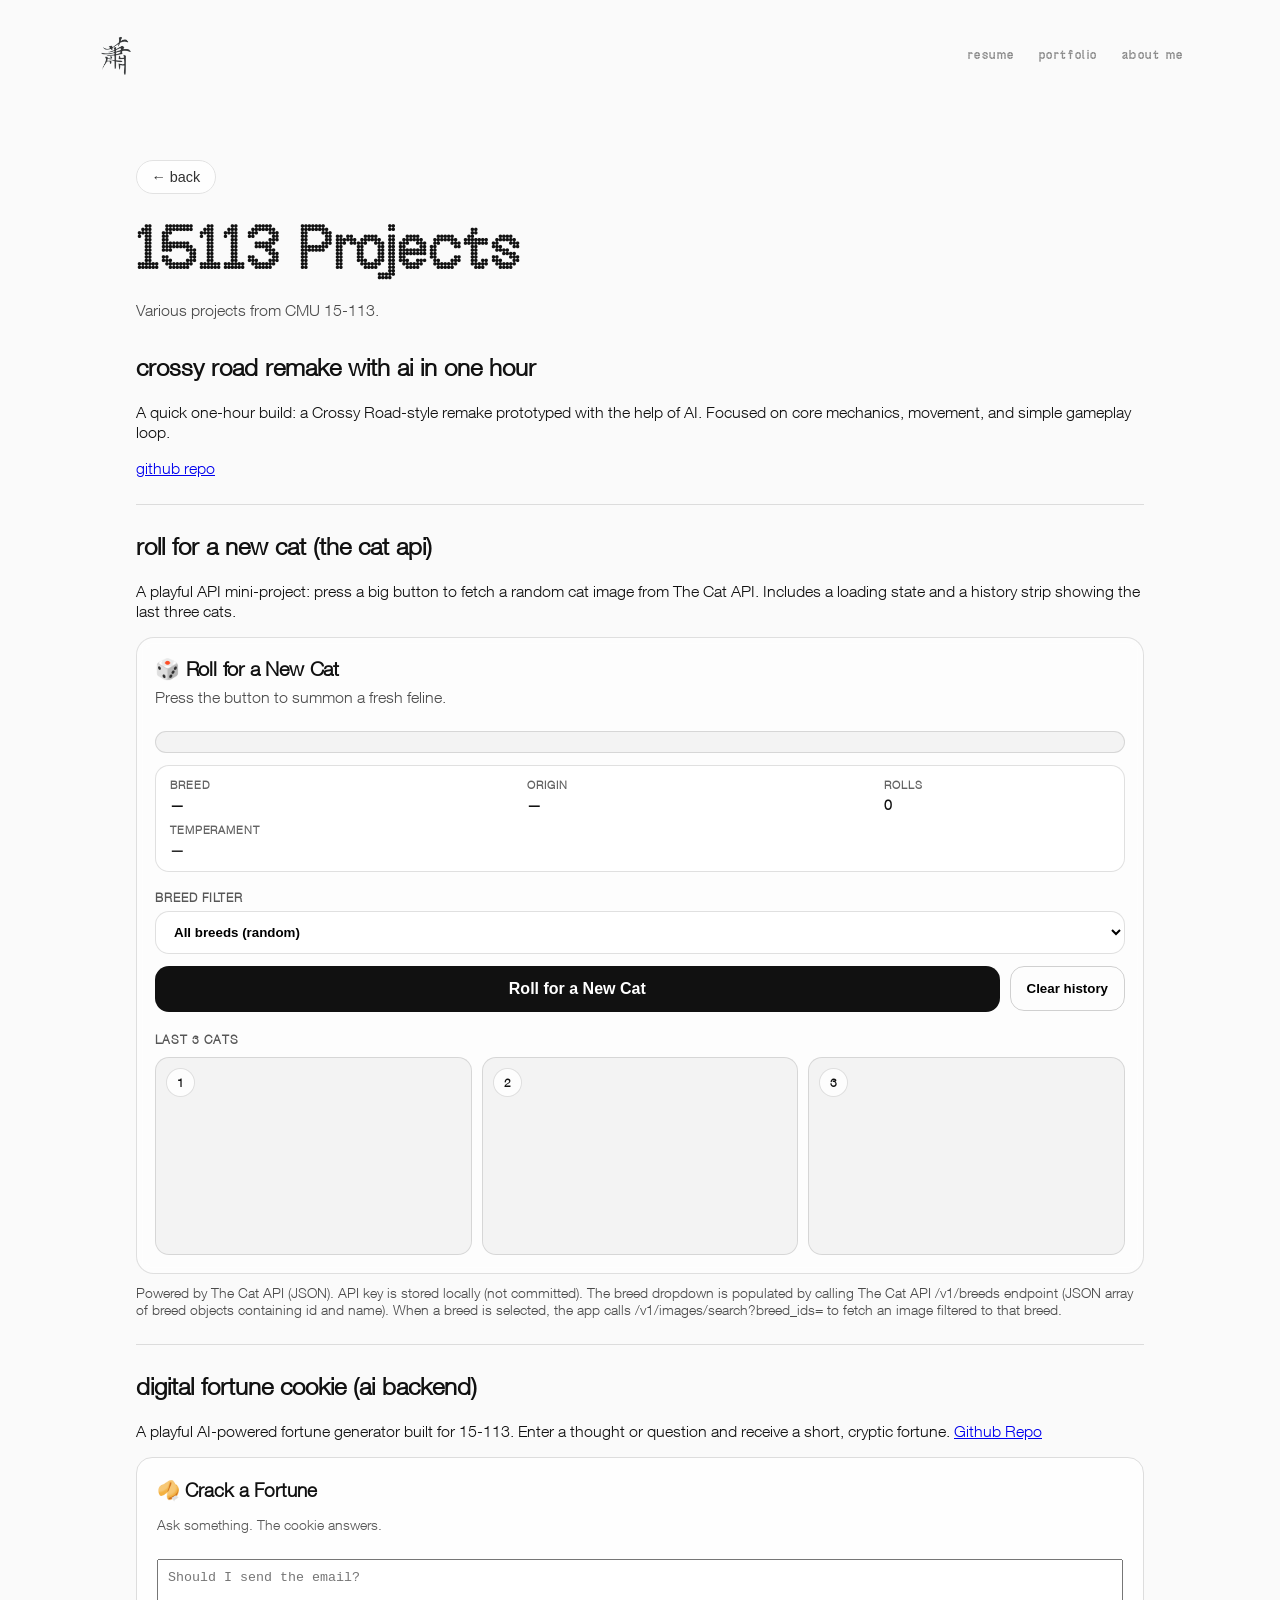
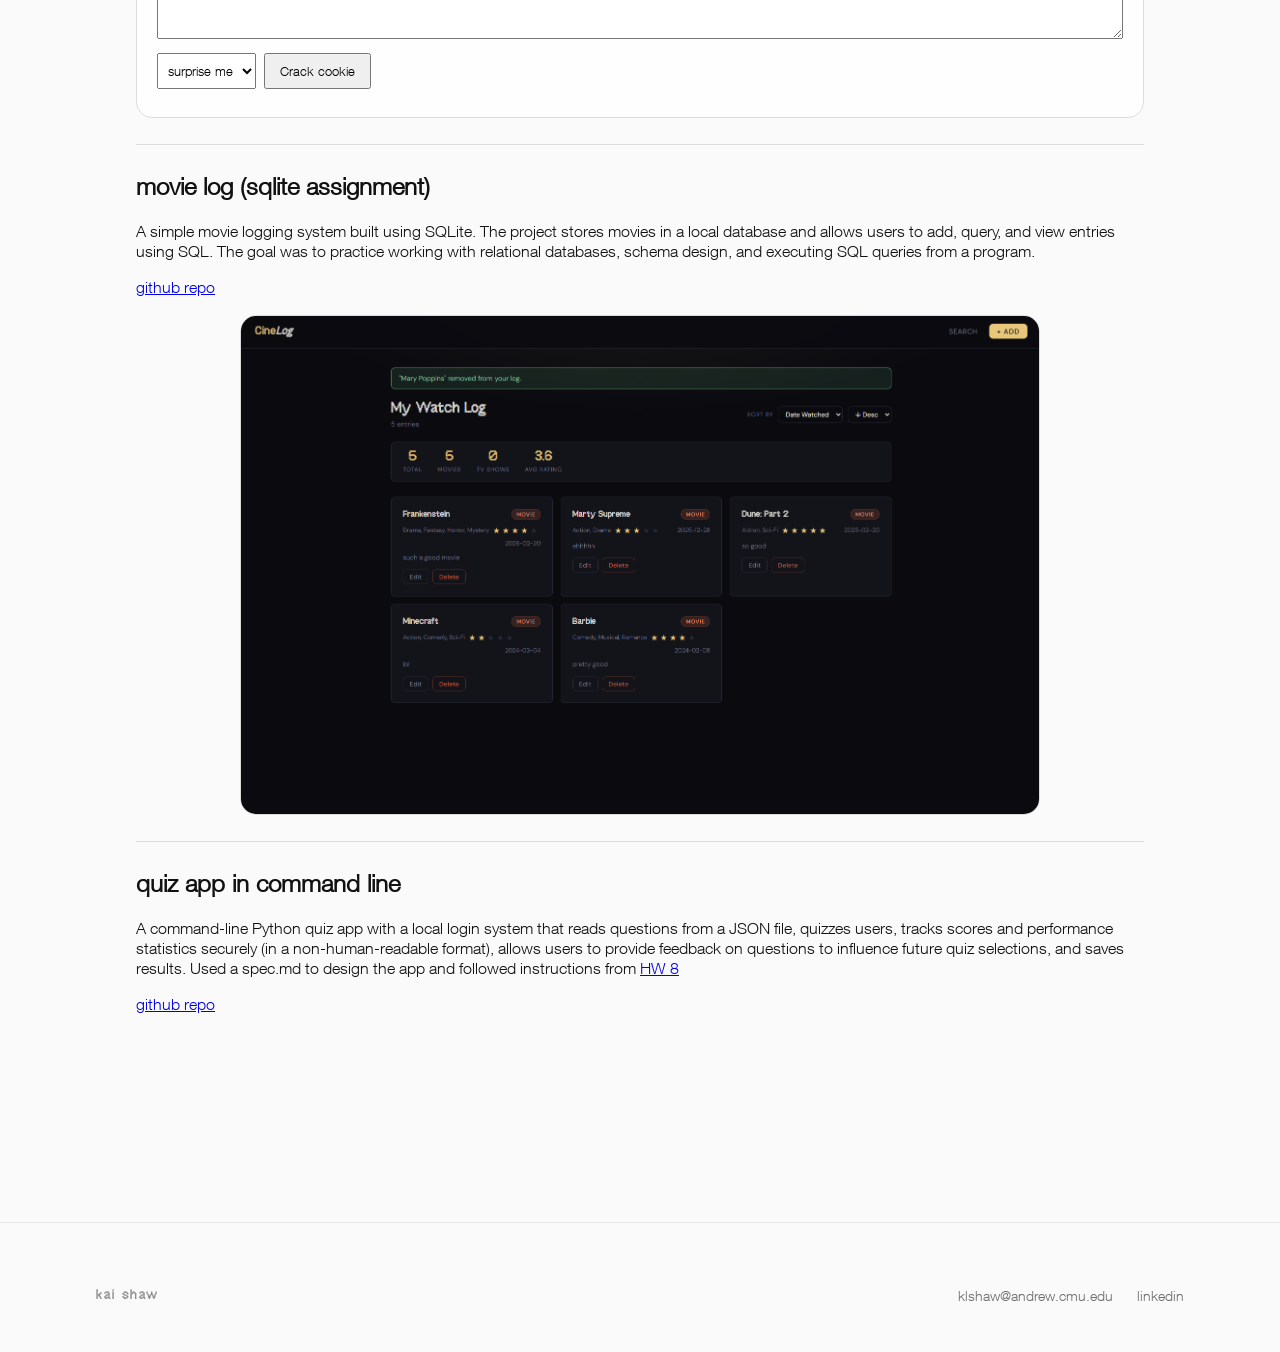
==== commit 1b5d0d28: "added new section on 15113 page for HW8 assignment" ====
--- a/15113.html
+++ b/15113.html
@@ -216,6 +216,29 @@
   class="project-image"
 />
     </section>
+
+    </section>
+<!-- NEW PROJECT: Movie Log (SQLite) -->
+<div class="project-divider"></div>
+
+<h2>quiz app in command line</h2>
+
+<p>
+ A command-line Python quiz app with a local login system that reads questions from a JSON file, quizzes users, tracks scores and performance statistics securely (in a non-human-readable format), allows users to provide feedback on questions to influence future quiz selections, and saves results. Used a spec.md to design the app and followed instructions from <a href="https://www.cs.cmu.edu/~113/hw8.html"> HW 8</a>
+</p>
+
+<p>
+  <a
+    class="project-link-inline"
+    href="https://github.com/kaibeii/hw8"
+    target="_blank"
+    rel="noopener noreferrer"
+  >
+    github repo
+  </a>
+</p>
+
+    </section>
   </main>
 
   <!-- FOOTER -->
